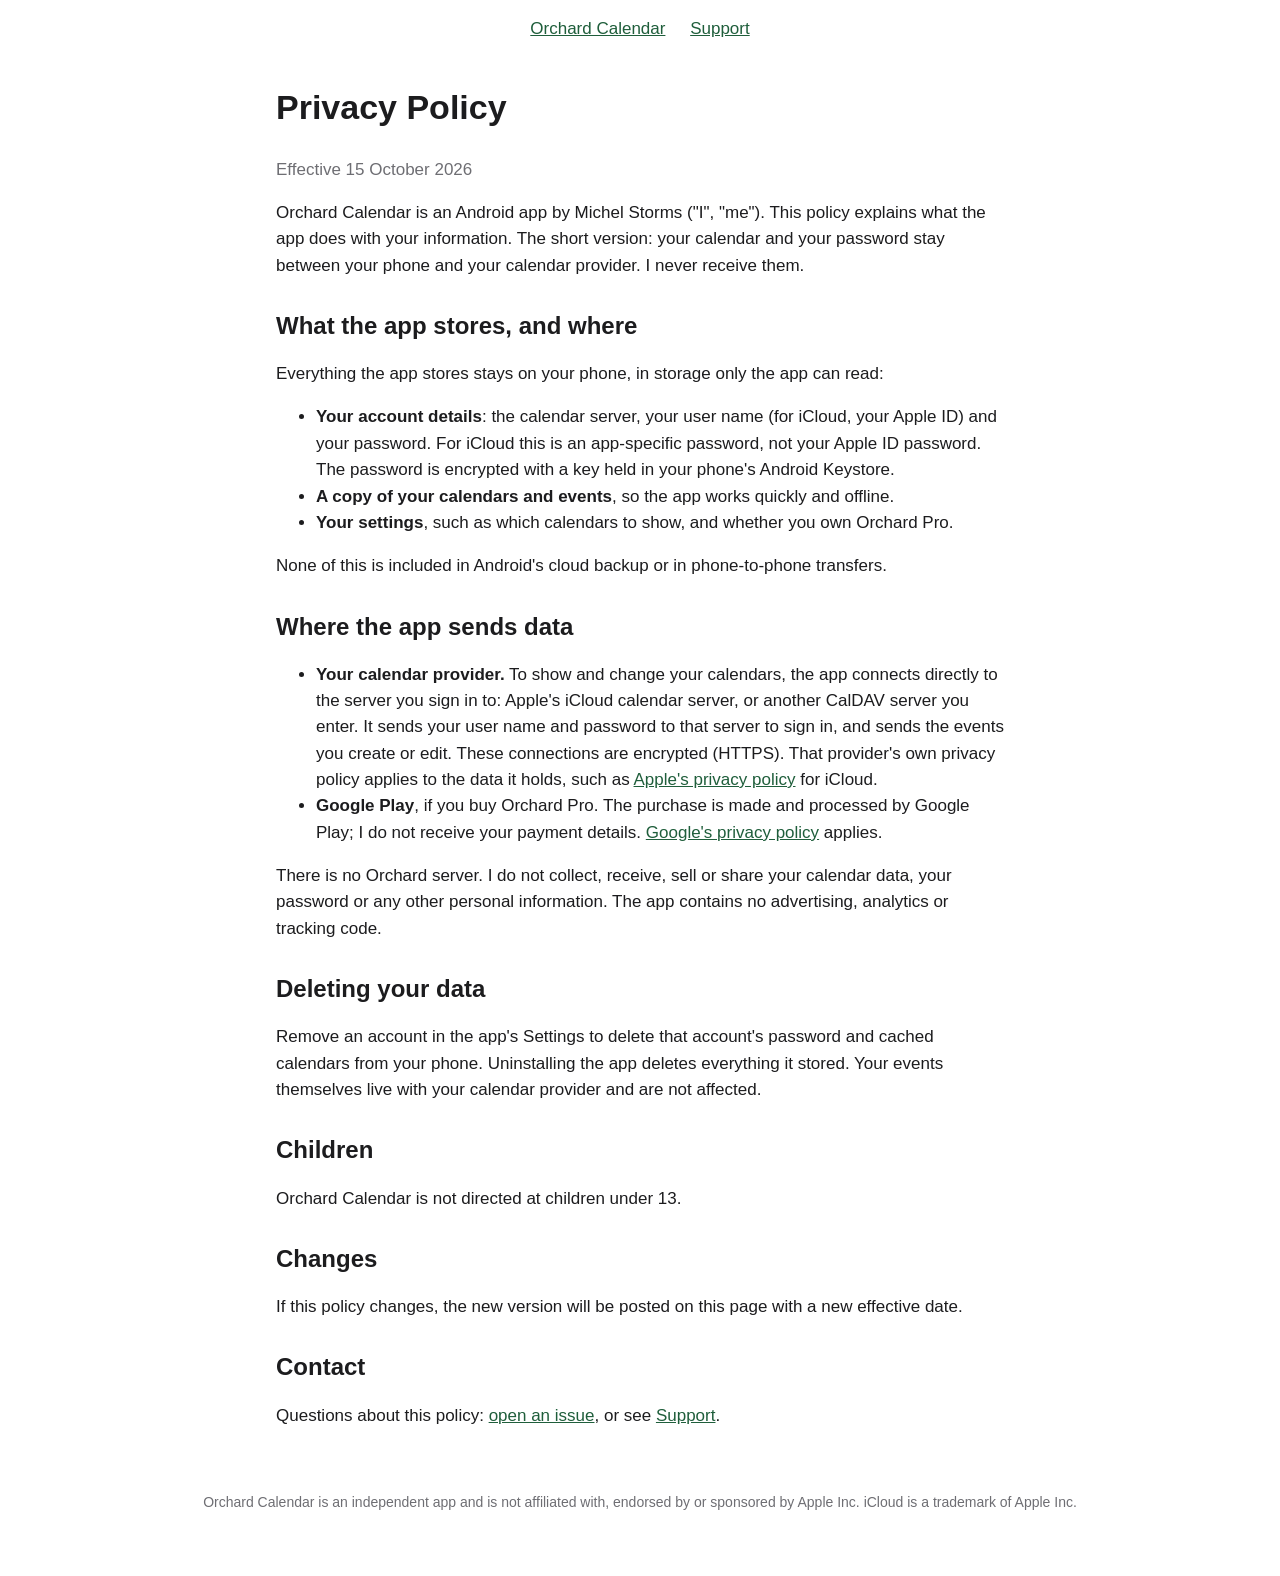
==== privacy.html @ 8a12a582 "- landing page, privacy policy and support page for Orchard Calendar" ====
<!doctype html>
<html lang="en">
<head>
  <meta charset="utf-8">
  <meta name="viewport" content="width=device-width, initial-scale=1">
  <title>Privacy Policy · Orchard Calendar</title>
  <link rel="icon" href="assets/icon.png">
  <link rel="stylesheet" href="assets/site.css">
</head>
<body>
  <nav class="top"><a href="index.html">Orchard Calendar</a> <a href="support.html">Support</a></nav>
  <main class="wrap">
    <h1>Privacy Policy</h1>
    <p class="muted">Effective 15 October 2026</p>

    <p>Orchard Calendar is an Android app by Michel Storms ("I", "me"). This policy explains what the app does with your information. The short version: your calendar and your password stay between your phone and your calendar provider. I never receive them.</p>

    <h2>What the app stores, and where</h2>
    <p>Everything the app stores stays on your phone, in storage only the app can read:</p>
    <ul>
      <li><strong>Your account details</strong>: the calendar server, your user name (for iCloud, your Apple ID) and your password. For iCloud this is an app-specific password, not your Apple ID password. The password is encrypted with a key held in your phone's Android Keystore.</li>
      <li><strong>A copy of your calendars and events</strong>, so the app works quickly and offline.</li>
      <li><strong>Your settings</strong>, such as which calendars to show, and whether you own Orchard Pro.</li>
    </ul>
    <p>None of this is included in Android's cloud backup or in phone-to-phone transfers.</p>

    <h2>Where the app sends data</h2>
    <ul>
      <li><strong>Your calendar provider.</strong> To show and change your calendars, the app connects directly to the server you sign in to: Apple's iCloud calendar server, or another CalDAV server you enter. It sends your user name and password to that server to sign in, and sends the events you create or edit. These connections are encrypted (HTTPS). That provider's own privacy policy applies to the data it holds, such as <a href="https://www.apple.com/legal/privacy/">Apple's privacy policy</a> for iCloud.</li>
      <li><strong>Google Play</strong>, if you buy Orchard Pro. The purchase is made and processed by Google Play; I do not receive your payment details. <a href="https://policies.google.com/privacy">Google's privacy policy</a> applies.</li>
    </ul>
    <p>There is no Orchard server. I do not collect, receive, sell or share your calendar data, your password or any other personal information. The app contains no advertising, analytics or tracking code.</p>

    <h2>Deleting your data</h2>
    <p>Remove an account in the app's Settings to delete that account's password and cached calendars from your phone. Uninstalling the app deletes everything it stored. Your events themselves live with your calendar provider and are not affected.</p>

    <h2>Children</h2>
    <p>Orchard Calendar is not directed at children under 13.</p>

    <h2>Changes</h2>
    <p>If this policy changes, the new version will be posted on this page with a new effective date.</p>

    <h2>Contact</h2>
    <p>Questions about this policy: <a href="https://github.com/stormychel/orchard-calendar/issues">open an issue</a>, or see <a href="support.html">Support</a>.</p>
  </main>
  <footer>
    <p>Orchard Calendar is an independent app and is not affiliated with, endorsed by or sponsored by Apple Inc. iCloud is a trademark of Apple Inc.</p>
  </footer>
</body>
</html>
---- assets/site.css ----
:root {
  --green: #1f5e3b;
  --leaf: #cfe8c9;
  --apricot: #ff9f43;
  --bg: #ffffff;
  --text: #1c1c1e;
  --muted: #6e6e73;
  --card: #f2f2f7;
  --link: #1f5e3b;
}
@media (prefers-color-scheme: dark) {
  :root {
    --bg: #000000;
    --text: #f2f2f7;
    --muted: #a1a1a6;
    --card: #1c1c1e;
    --link: #8fd48a;
  }
}
* { box-sizing: border-box; }
body {
  margin: 0;
  background: var(--bg);
  color: var(--text);
  font: 17px/1.55 -apple-system, BlinkMacSystemFont, "Inter", "Segoe UI", Roboto, sans-serif;
}
a { color: var(--link); }
.wrap { max-width: 760px; margin: 0 auto; padding: 0 16px; }
header.hero { background: var(--green); color: #fff; text-align: center; padding: 56px 16px 48px; }
header.hero img { width: 112px; height: 112px; border-radius: 26px; }
header.hero h1 { font-size: 40px; line-height: 1.15; margin: 18px 0 8px; }
header.hero p { color: var(--leaf); font-size: 20px; margin: 0 0 28px; }
.button {
  display: inline-block; background: #fff; color: var(--green); font-weight: 600;
  padding: 12px 24px; border-radius: 999px; text-decoration: none;
}
.shots { display: flex; gap: 16px; justify-content: center; padding: 32px 16px; overflow-x: auto; }
.shots img { width: 220px; height: auto; border-radius: 18px; flex: none; }
section { padding: 8px 0 24px; }
h2 { font-size: 24px; margin: 28px 0 8px; }
.card { background: var(--card); border-radius: 18px; padding: 4px 20px; }
nav.top { padding: 16px; text-align: center; }
nav.top a { margin: 0 10px; }
footer { color: var(--muted); font-size: 14px; text-align: center; padding: 32px 16px 48px; }
.muted { color: var(--muted); }
@media (max-width: 520px) {
  header.hero h1 { font-size: 32px; }
  .shots img { width: 180px; }
}
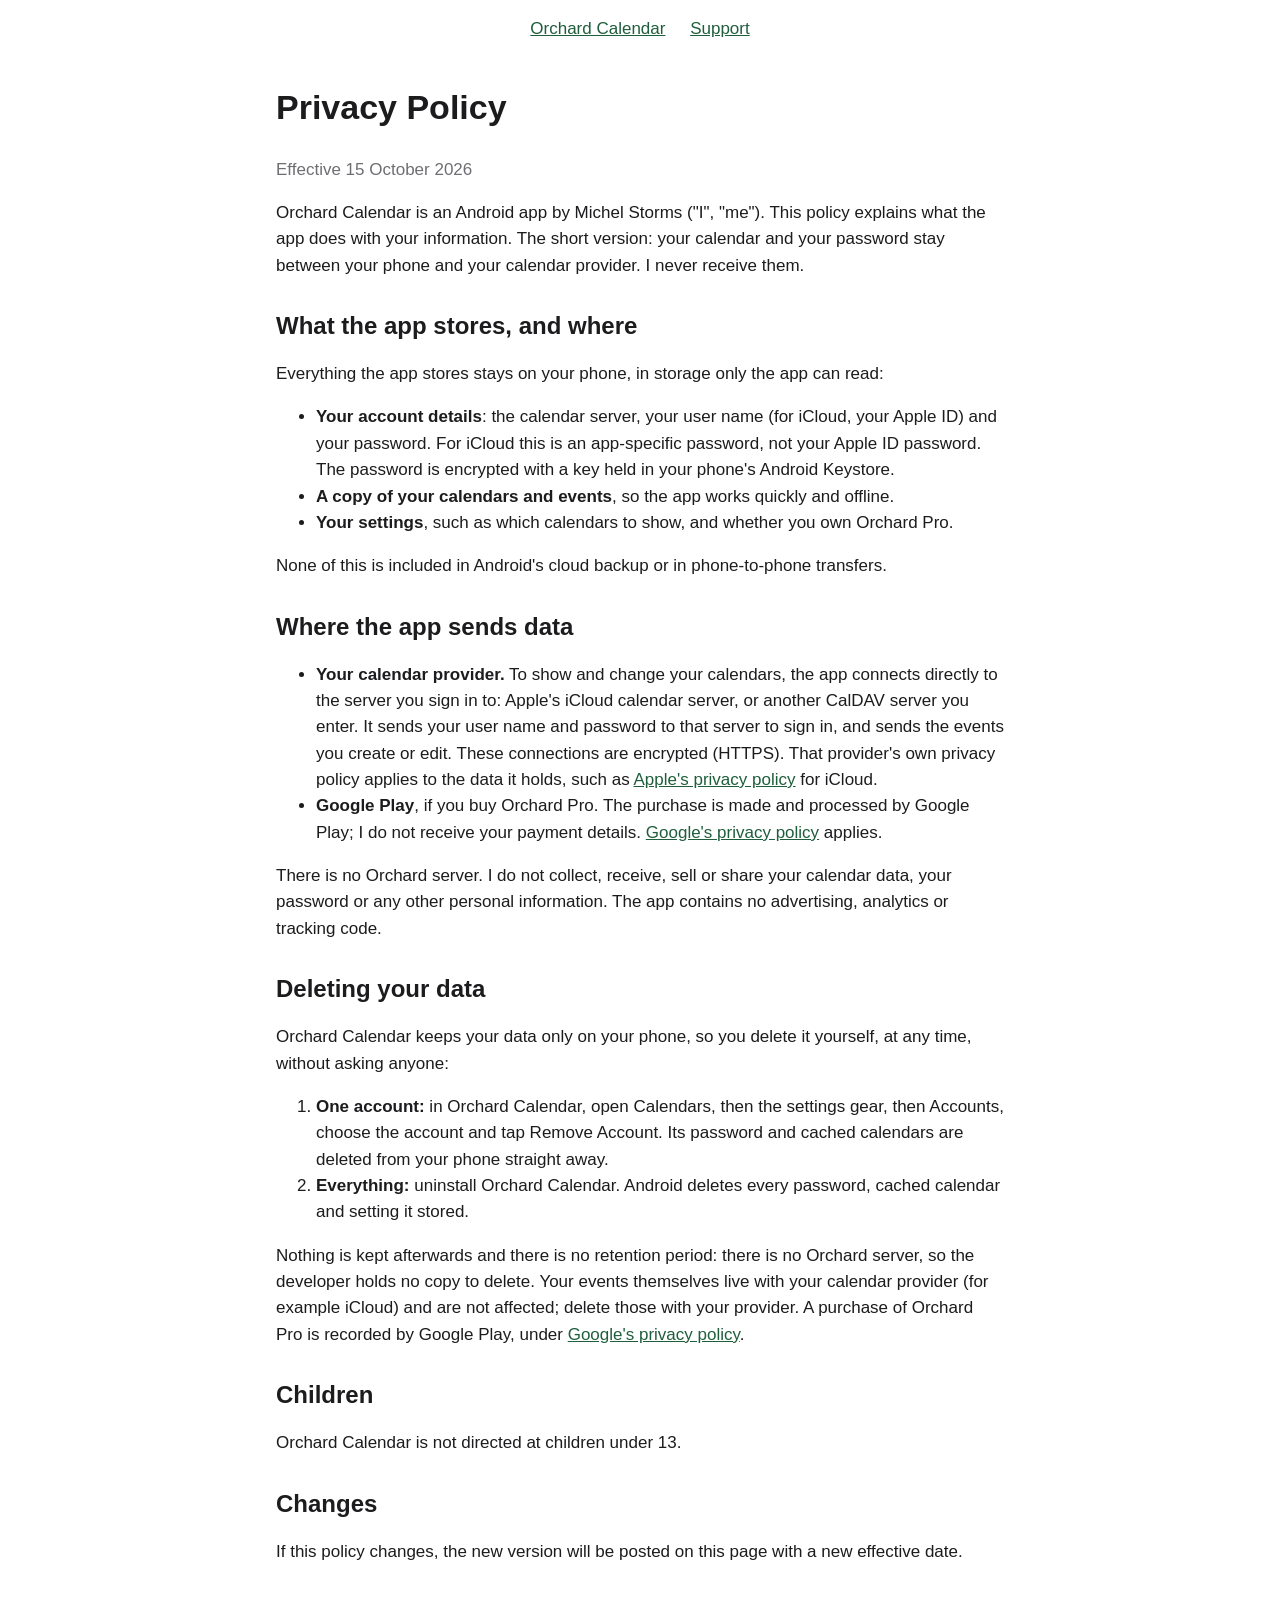
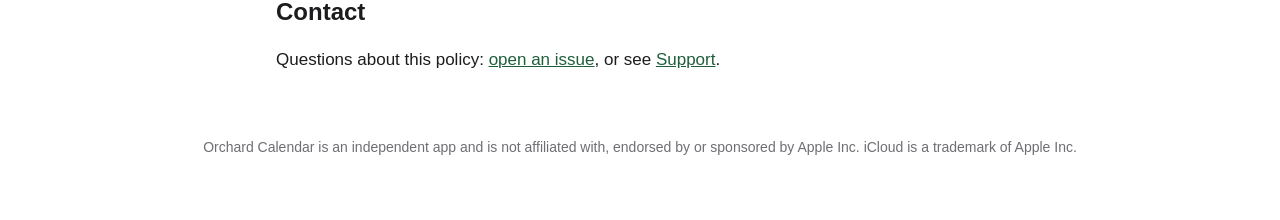
==== commit 0bc9d115: "- give data deletion its own anchor (#delete-your-data) and lead with the steps, what is deleted and" ====
--- a/privacy.html
+++ b/privacy.html
@@ -31,8 +31,13 @@
     </ul>
     <p>There is no Orchard server. I do not collect, receive, sell or share your calendar data, your password or any other personal information. The app contains no advertising, analytics or tracking code.</p>
 
-    <h2>Deleting your data</h2>
-    <p>Remove an account in the app's Settings to delete that account's password and cached calendars from your phone. Uninstalling the app deletes everything it stored. Your events themselves live with your calendar provider and are not affected.</p>
+    <h2 id="delete-your-data">Deleting your data</h2>
+    <p>Orchard Calendar keeps your data only on your phone, so you delete it yourself, at any time, without asking anyone:</p>
+    <ol>
+      <li><strong>One account:</strong> in Orchard Calendar, open Calendars, then the settings gear, then Accounts, choose the account and tap Remove Account. Its password and cached calendars are deleted from your phone straight away.</li>
+      <li><strong>Everything:</strong> uninstall Orchard Calendar. Android deletes every password, cached calendar and setting it stored.</li>
+    </ol>
+    <p>Nothing is kept afterwards and there is no retention period: there is no Orchard server, so the developer holds no copy to delete. Your events themselves live with your calendar provider (for example iCloud) and are not affected; delete those with your provider. A purchase of Orchard Pro is recorded by Google Play, under <a href="https://policies.google.com/privacy">Google's privacy policy</a>.</p>
 
     <h2>Children</h2>
     <p>Orchard Calendar is not directed at children under 13.</p>
--- a/assets/site.css
+++ b/assets/site.css
@@ -34,7 +34,8 @@
   display: inline-block; background: #fff; color: var(--green); font-weight: 600;
   padding: 12px 24px; border-radius: 999px; text-decoration: none;
 }
-.shots { display: flex; gap: 16px; justify-content: center; padding: 32px 16px; overflow-x: auto; }
+/* "safe": when the strip overflows, start at its left edge instead of centring it out of reach. */
+.shots { display: flex; gap: 16px; justify-content: safe center; padding: 32px 16px; overflow-x: auto; }
 .shots img { width: 220px; height: auto; border-radius: 18px; flex: none; }
 section { padding: 8px 0 24px; }
 h2 { font-size: 24px; margin: 28px 0 8px; }
